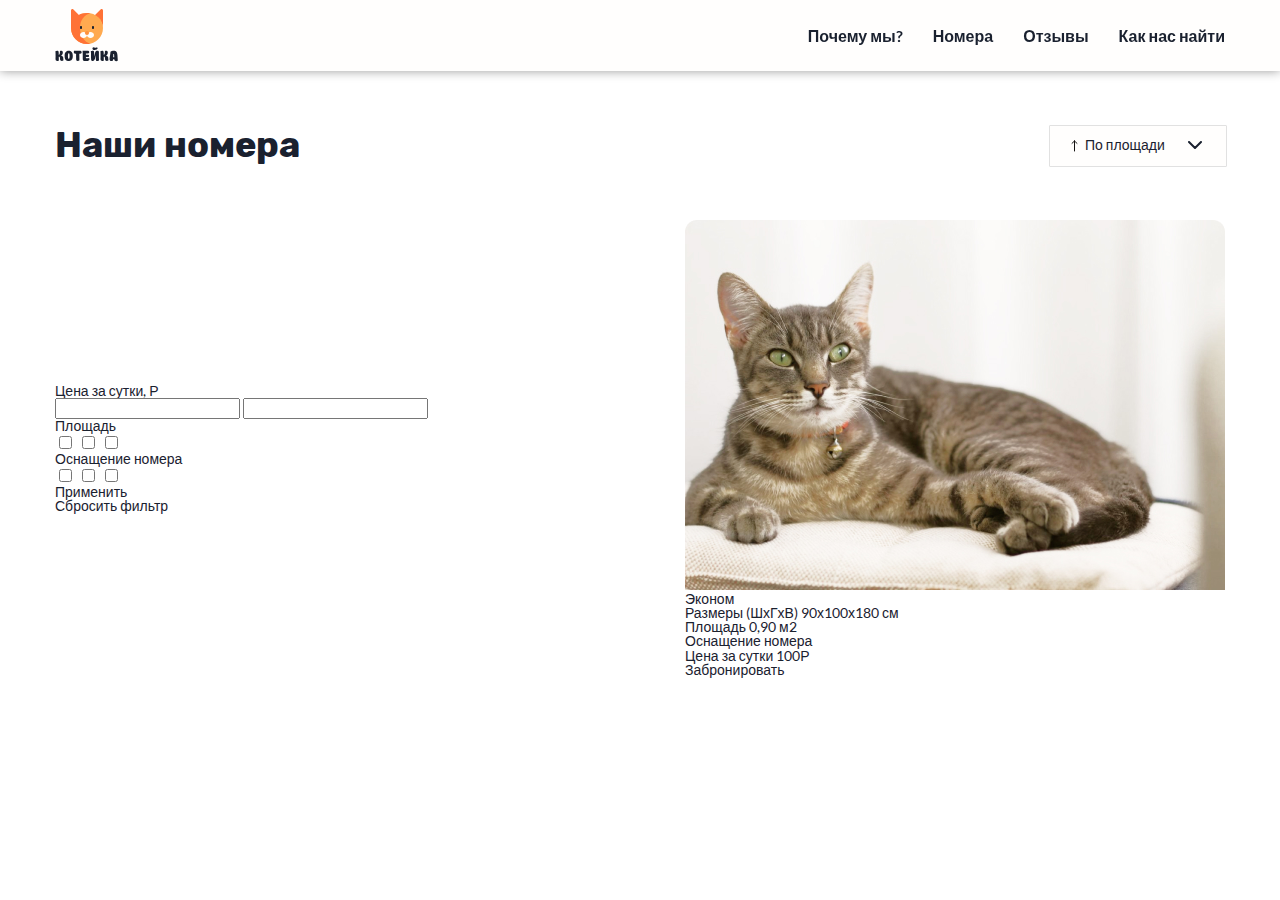
==== index.html @ a69ca486 "каркас, шапка, сортировка" ====
<!doctype html>
<html lang="ru">
<head>
    <meta charset="UTF-8">
    <meta name="viewport"
          content="width=device-width, user-scalable=no, initial-scale=1.0, maximum-scale=1.0, minimum-scale=1.0">
    <meta http-equiv="X-UA-Compatible" content="ie=edge">
    <title>Атель для котеек</title>
    <link rel="stylesheet" href="./css/reset.css">
    <link rel="stylesheet" href="./fonts/Lato/stylesheet.css">
    <link rel="stylesheet" href="./fonts/Rubik/stylesheet.css">
    <link rel="stylesheet" href="./css/style.css">
</head>
<body>
    <div class="page">
        <div class="header">
            <div class="page__container">
                <div class="header__logo logo">
                    <a href="/">
                        <img src="./images/logo.svg" alt="Котейки">
                    </a>
                </div>
                <div class="nav">
                    <ul class="menu">
                        <li class="menu__list menu__list--active">Почему мы?</li>
                        <li class="menu__list">Номера</li>
                        <li class="menu__list">Отзывы</li>
                        <li class="menu__list">Как нас найти</li>
                    </ul>
                </div>
            </div>
        </div>
        <div class="main">
            <div class="page__container">
                <div class="page__title page-head">
                    <h1 class="page-head__title">Наши номера</h1>
                    <div class="page-head__additional">
                        <div class="sorting">
                            <div class="sorting__list">
                                <div class="sorting__item" data-value="su" tabindex="0" style="display: block;">
                                    <i class="icon icon--up"></i>
                                    По площади
                                </div>
                                <div class="sorting__item" data-value="sd" tabindex="0">
                                    <i class="icon icon--down"></i>
                                    По площади
                                </div>
                                <div class="sorting__item" data-value="pu" tabindex="0">
                                    <i class="icon icon--up"></i>
                                    По цене
                                </div>
                                <div class="sorting__item" data-value="pd" tabindex="0">
                                    <i class="icon icon--down"></i>
                                    По цене
                                </div>
                            </div>
                            <div class="sorting__marker sorting__marker--active">
                                <i clas="icon icon--downmenu"></i>
                            </div>
                        </div>
                    </div>
                </div>
                <div class="page__aside">
                    <div class="filter">
                        <div class="filter__group">
                            <div class="filter__name">Цена за сутки, <i class="ruble">Р</i></div>
                            <input type="text" class="input">
                            <input type="text" class="input">
                        </div>
                        <div class="filter__group">
                            <div class="filter__name">Площадь</div>
                            <input type="checkbox" class="input">
                            <input type="checkbox" class="input">
                            <input type="checkbox" class="input">
                        </div>
                        <div class="filter__group">
                            <div class="filter__name">Оснащение номера</div>
                            <input type="checkbox" class="input">
                            <input type="checkbox" class="input">
                            <input type="checkbox" class="input">
                        </div>
                        <div class="filter__actions">
                            <div class="filter__btn btn btn--active">Применить</div>
                            <div class="filter__btn btn">Сбросить фильтр</div>
                        </div>
                    </div>
                </div>
                <div class="page__content">
                    <div class="catalog">
                        <div class="catalog__list">
                            <div class="catalog__card card">
                                <div class="card__view">
                                    <img src="./images/card_preview/catalog-img-1.jpg" alt="Кот в эконом">
                                </div>
                                <div class="card__info">
                                    <div class="card__title">Эконом</div>
                                    <ul class="card__list">
                                        <li>
                                            <span class="card__param">Размеры (ШхГхВ)</span>
                                            <span class="card__value">90х100х180 см</span>
                                        </li>
                                        <li>
                                            <span class="card__param">Площадь</span>
                                            <span class="card__value">0,90 м2</span>
                                        </li>
                                        <li>
                                            <span class="card__param  card__param--clear">Оснащение номера</span>
                                            <span class="card__value">
                                                <i class="icon icon--add1"></i>
                                                <i class="icon icon--add2"></i>
                                                <i class="icon icon--add3"></i>
                                            </span>
                                        </li>
                                        <li>
                                            <span class="card__param card__param--price">Цена за сутки</span>
                                            <span class="card__value card__value--price">100<i class="ruble">Р</i></span>
                                        </li>
                                    </ul>
                                    <div class="card__actions">
                                        <div class="card__btn btn">
                                            Забронировать
                                            <i class="cat-icon"></i>
                                        </div>
                                    </div>
                                </div>
                            </div>
                        </div>
                    </div>
                </div>
            </div>
        </div>
    </div>
</body>
</html>
---- fonts/Lato/stylesheet.css ----
@font-face {
    font-family: 'Lato';
    src: url('Lato-Bold.eot');
    src: url('Lato-Bold.eot?#iefix') format('embedded-opentype'),
        url('Lato-Bold.woff2') format('woff2'),
        url('Lato-Bold.woff') format('woff'),
        url('Lato-Bold.svg#Lato-Bold') format('svg');
    font-weight: bold;
    font-style: normal;
    font-display: swap;
}

@font-face {
    font-family: 'Lato Hairline';
    src: url('Lato-Hairline.eot');
    src: url('Lato-Hairline.eot?#iefix') format('embedded-opentype'),
        url('Lato-Hairline.woff2') format('woff2'),
        url('Lato-Hairline.woff') format('woff'),
        url('Lato-Hairline.svg#Lato-Hairline') format('svg');
    font-weight: 300;
    font-style: normal;
    font-display: swap;
}

@font-face {
    font-family: 'Lato Hairline';
    src: url('Lato-HairlineItalic.eot');
    src: url('Lato-HairlineItalic.eot?#iefix') format('embedded-opentype'),
        url('Lato-HairlineItalic.woff2') format('woff2'),
        url('Lato-HairlineItalic.woff') format('woff'),
        url('Lato-HairlineItalic.svg#Lato-HairlineItalic') format('svg');
    font-weight: 300;
    font-style: italic;
    font-display: swap;
}

@font-face {
    font-family: 'Lato';
    src: url('Lato-BlackItalic.eot');
    src: url('Lato-BlackItalic.eot?#iefix') format('embedded-opentype'),
        url('Lato-BlackItalic.woff2') format('woff2'),
        url('Lato-BlackItalic.woff') format('woff'),
        url('Lato-BlackItalic.svg#Lato-BlackItalic') format('svg');
    font-weight: 900;
    font-style: italic;
    font-display: swap;
}

@font-face {
    font-family: 'Lato';
    src: url('Lato-Light.eot');
    src: url('Lato-Light.eot?#iefix') format('embedded-opentype'),
        url('Lato-Light.woff2') format('woff2'),
        url('Lato-Light.woff') format('woff'),
        url('Lato-Light.svg#Lato-Light') format('svg');
    font-weight: 300;
    font-style: normal;
    font-display: swap;
}

@font-face {
    font-family: 'Lato';
    src: url('Lato-Black.eot');
    src: url('Lato-Black.eot?#iefix') format('embedded-opentype'),
        url('Lato-Black.woff2') format('woff2'),
        url('Lato-Black.woff') format('woff'),
        url('Lato-Black.svg#Lato-Black') format('svg');
    font-weight: 900;
    font-style: normal;
    font-display: swap;
}

@font-face {
    font-family: 'Lato';
    src: url('Lato-BoldItalic.eot');
    src: url('Lato-BoldItalic.eot?#iefix') format('embedded-opentype'),
        url('Lato-BoldItalic.woff2') format('woff2'),
        url('Lato-BoldItalic.woff') format('woff'),
        url('Lato-BoldItalic.svg#Lato-BoldItalic') format('svg');
    font-weight: bold;
    font-style: italic;
    font-display: swap;
}

@font-face {
    font-family: 'Lato';
    src: url('Lato-Italic.eot');
    src: url('Lato-Italic.eot?#iefix') format('embedded-opentype'),
        url('Lato-Italic.woff2') format('woff2'),
        url('Lato-Italic.woff') format('woff'),
        url('Lato-Italic.svg#Lato-Italic') format('svg');
    font-weight: normal;
    font-style: italic;
    font-display: swap;
}

@font-face {
    font-family: 'Lato';
    src: url('Lato-Regular.eot');
    src: url('Lato-Regular.eot?#iefix') format('embedded-opentype'),
        url('Lato-Regular.woff2') format('woff2'),
        url('Lato-Regular.woff') format('woff'),
        url('Lato-Regular.svg#Lato-Regular') format('svg');
    font-weight: normal;
    font-style: normal;
    font-display: swap;
}

@font-face {
    font-family: 'Lato';
    src: url('Lato-LightItalic.eot');
    src: url('Lato-LightItalic.eot?#iefix') format('embedded-opentype'),
        url('Lato-LightItalic.woff2') format('woff2'),
        url('Lato-LightItalic.woff') format('woff'),
        url('Lato-LightItalic.svg#Lato-LightItalic') format('svg');
    font-weight: 300;
    font-style: italic;
    font-display: swap;
}
---- fonts/Rubik/stylesheet.css ----
@font-face {
    font-family: 'Rubik';
    src: url('Rubik-Medium.eot');
    src: url('Rubik-Medium.eot?#iefix') format('embedded-opentype'),
        url('Rubik-Medium.woff2') format('woff2'),
        url('Rubik-Medium.woff') format('woff'),
        url('Rubik-Medium.svg#Rubik-Medium') format('svg');
    font-weight: 500;
    font-style: normal;
    font-display: swap;
}

@font-face {
    font-family: 'Rubik';
    src: url('Rubik-Regular.eot');
    src: url('Rubik-Regular.eot?#iefix') format('embedded-opentype'),
        url('Rubik-Regular.woff2') format('woff2'),
        url('Rubik-Regular.woff') format('woff'),
        url('Rubik-Regular.svg#Rubik-Regular') format('svg');
    font-weight: normal;
    font-style: normal;
    font-display: swap;
}

@font-face {
    font-family: 'Rubik';
    src: url('Rubik-LightItalic.eot');
    src: url('Rubik-LightItalic.eot?#iefix') format('embedded-opentype'),
        url('Rubik-LightItalic.woff2') format('woff2'),
        url('Rubik-LightItalic.woff') format('woff'),
        url('Rubik-LightItalic.svg#Rubik-LightItalic') format('svg');
    font-weight: 300;
    font-style: italic;
    font-display: swap;
}

@font-face {
    font-family: 'Rubik';
    src: url('Rubik-BlackItalic.eot');
    src: url('Rubik-BlackItalic.eot?#iefix') format('embedded-opentype'),
        url('Rubik-BlackItalic.woff2') format('woff2'),
        url('Rubik-BlackItalic.woff') format('woff'),
        url('Rubik-BlackItalic.svg#Rubik-BlackItalic') format('svg');
    font-weight: 900;
    font-style: italic;
    font-display: swap;
}

@font-face {
    font-family: 'Rubik';
    src: url('Rubik-Light.eot');
    src: url('Rubik-Light.eot?#iefix') format('embedded-opentype'),
        url('Rubik-Light.woff2') format('woff2'),
        url('Rubik-Light.woff') format('woff'),
        url('Rubik-Light.svg#Rubik-Light') format('svg');
    font-weight: 300;
    font-style: normal;
    font-display: swap;
}

@font-face {
    font-family: 'Rubik';
    src: url('Rubik-BoldItalic.eot');
    src: url('Rubik-BoldItalic.eot?#iefix') format('embedded-opentype'),
        url('Rubik-BoldItalic.woff2') format('woff2'),
        url('Rubik-BoldItalic.woff') format('woff'),
        url('Rubik-BoldItalic.svg#Rubik-BoldItalic') format('svg');
    font-weight: bold;
    font-style: italic;
    font-display: swap;
}

@font-face {
    font-family: 'Rubik';
    src: url('Rubik-Black.eot');
    src: url('Rubik-Black.eot?#iefix') format('embedded-opentype'),
        url('Rubik-Black.woff2') format('woff2'),
        url('Rubik-Black.woff') format('woff'),
        url('Rubik-Black.svg#Rubik-Black') format('svg');
    font-weight: 900;
    font-style: normal;
    font-display: swap;
}

@font-face {
    font-family: 'Rubik';
    src: url('Rubik-MediumItalic.eot');
    src: url('Rubik-MediumItalic.eot?#iefix') format('embedded-opentype'),
        url('Rubik-MediumItalic.woff2') format('woff2'),
        url('Rubik-MediumItalic.woff') format('woff'),
        url('Rubik-MediumItalic.svg#Rubik-MediumItalic') format('svg');
    font-weight: 500;
    font-style: italic;
    font-display: swap;
}

@font-face {
    font-family: 'Rubik';
    src: url('Rubik-Italic.eot');
    src: url('Rubik-Italic.eot?#iefix') format('embedded-opentype'),
        url('Rubik-Italic.woff2') format('woff2'),
        url('Rubik-Italic.woff') format('woff'),
        url('Rubik-Italic.svg#Rubik-Italic') format('svg');
    font-weight: normal;
    font-style: italic;
    font-display: swap;
}

@font-face {
    font-family: 'Rubik';
    src: url('Rubik-Bold.eot');
    src: url('Rubik-Bold.eot?#iefix') format('embedded-opentype'),
        url('Rubik-Bold.woff2') format('woff2'),
        url('Rubik-Bold.woff') format('woff'),
        url('Rubik-Bold.svg#Rubik-Bold') format('svg');
    font-weight: bold;
    font-style: normal;
    font-display: swap;
}
---- css/style.css ----
.page {
    font-family: 'Lato', sans-serif;
    font-size: 14px;
    font-weight: 400;
    color: #1A212F;
}
.page__container {
    display: flex;
    flex-flow: row wrap;
    justify-content: space-between;
    align-items: center;
    max-width: 1200px;
    padding: 0 15px;
    margin: 0 auto;
    box-sizing: border-box;
}
.page__title {
    display: flex;
    flex-flow: row wrap;
    justify-content: space-between;
    align-items: center;
    width: 100%;
    padding: 52px 0 54px;
}
.page__aside {

}
.page__content {

}
.header,
.main {
    position: relative;
}
.header {
    position: fixed;
    left: 0;
    right: 0;
    top: 0;
    z-index: 1;
    background-color: #FFFEFD;
    box-shadow: 0 0 10px rgba(0, 0, 0, .4);
}
.header__logo {
    padding: 9px 0 7px;
}
.main {
    padding-top: 71px;
}
.menu {
    display: flex;
    justify-content: flex-end;
    align-items: center;
    margin-right: -15px;
}
.menu .menu__list {
    padding: 15px;
    font-weight: 600;
    font-size: 16px;
}
.page-head {}
.page-head__title {
    font-family: 'Rubik', sans-serif;
    font-weight: 700;
    font-size: 36px;
    line-height: 43px;
}
.sorting {
    position: relative;
    width: 176px;
    height: 40px;
    z-index: 1;
    cursor: pointer;
}
.sorting__item {
    display: none;
    text-overflow: ellipsis;
    white-space: nowrap;
    overflow: hidden;
    padding: 12px 61px 13px 30px;
}
.sorting__item:hover,
.sorting__item:focus {
    outline: none;
    background: #f1f1f1;
}
.sorting__item--active {
    display: block;
    order: -1;
    text-shadow: 0 0 1px #1A212F;
}
.sorting__marker {
    position: absolute;
    top: 0;
    bottom: 0;
    right: 20px;
    width: 20px;
    background-color: transparent;
    background-image: url('../images/ico_menudown.svg');
    background-repeat: no-repeat;
    background-position: 50% 50%;
    transform: rotate(180deg);
    pointer-events: none;
}
.sorting__list {
    position: absolute;
    left: 0;
    top: 0;
    display: flex;
    flex-flow: column nowrap;
    box-sizing: border-box;
    border: 1px solid #E1E1E1;
    border-radius: 1px;
    background: #fffefd;
}
.sorting__list:hover .sorting__item {
    display: block;
}
.sorting:hover .sorting__marker {
    transform: rotate(0deg);
}
.icon {
    display: inline-block;
    width: 1rem;
    height: 1em;
    vertical-align: middle;
    background-color: transparent;
    background-image: none;
    background-repeat: no-repeat;
    background-position: 50% 50%;
    overflow: hidden;
    margin-left: -1em;
}
.icon--up {
    background-image: url('../images/ico_top.svg');
}
.icon--down {
    background-image: url('../images/ico_top.svg');
    transform: rotate(180deg);
}
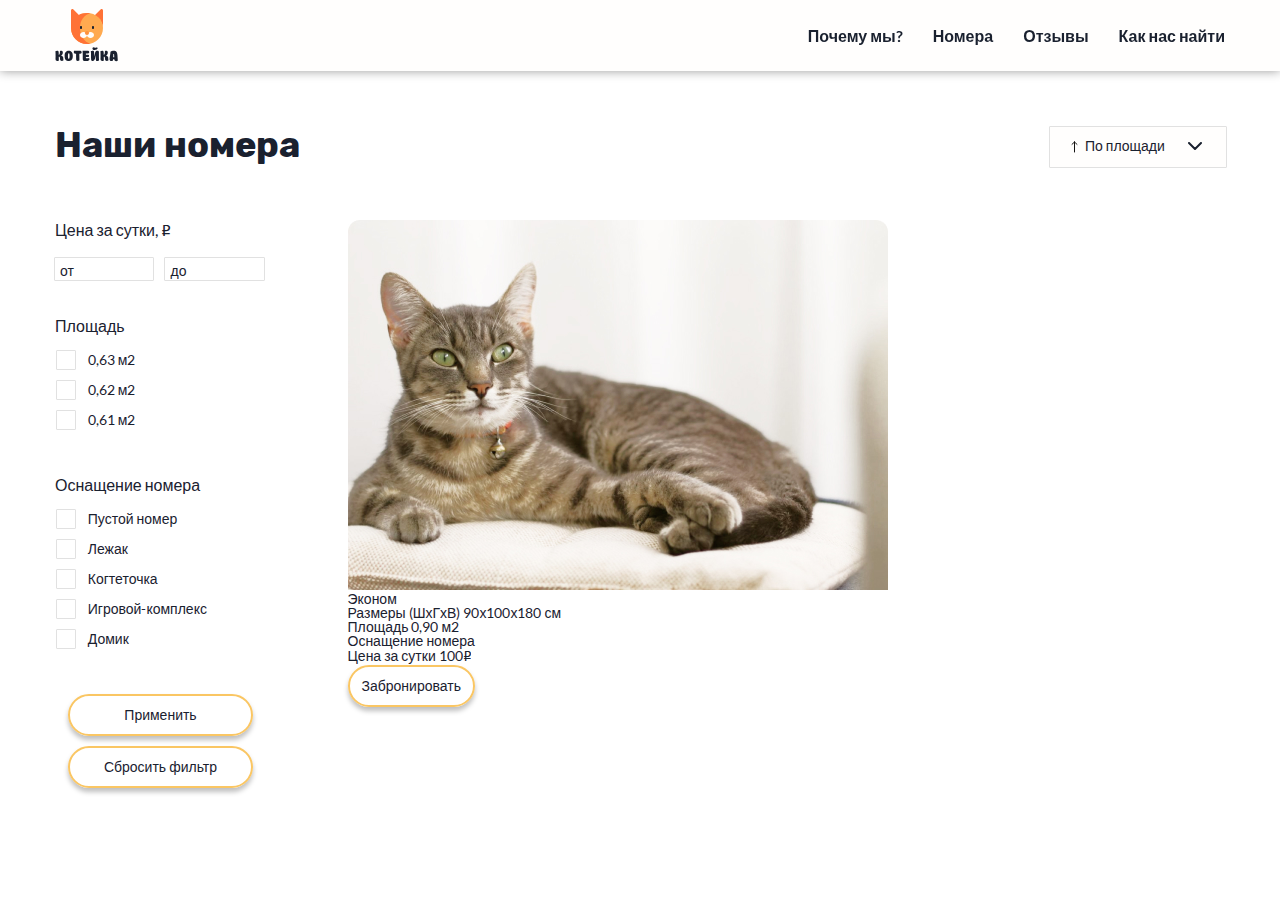
==== commit 39e1529c: "+шрифт рубля, верстка фильтра и необходимых для него элементов" ====
--- a/index.html
+++ b/index.html
@@ -9,12 +9,13 @@
     <link rel="stylesheet" href="./css/reset.css">
     <link rel="stylesheet" href="./fonts/Lato/stylesheet.css">
     <link rel="stylesheet" href="./fonts/Rubik/stylesheet.css">
+    <link rel="stylesheet" href="./fonts/ALSRubl/stylesheet.css">
     <link rel="stylesheet" href="./css/style.css">
 </head>
 <body>
     <div class="page">
         <div class="header">
-            <div class="page__container">
+            <div class="page__container page__container--header">
                 <div class="header__logo logo">
                     <a href="/">
                         <img src="./images/logo.svg" alt="Котейки">
@@ -64,24 +65,56 @@
                     <div class="filter">
                         <div class="filter__group">
                             <div class="filter__name">Цена за сутки, <i class="ruble">Р</i></div>
-                            <input type="text" class="input">
-                            <input type="text" class="input">
+                            <div class="filter__row">
+                                <div class="filter__col">
+                                    <i class="range range--down"></i><input type="text" class="input input--range">
+                                </div>
+                                <div class="filter__col">
+                                    <i class="range range--up"></i><input type="text" class="input input--range">
+                                </div>
+                            </div>
                         </div>
                         <div class="filter__group">
                             <div class="filter__name">Площадь</div>
-                            <input type="checkbox" class="input">
-                            <input type="checkbox" class="input">
-                            <input type="checkbox" class="input">
+                            <div class="filter__check">
+                                <input type="checkbox" class="input" id="s1">
+                                <label class="filter__label" for="s1">0,63 м<sup>2</sup></label>
+                            </div>
+                            <div class="filter__check">
+                                <input type="checkbox" class="input" id="s2">
+                                <label class="filter__label" for="s2">0,62 м<sup>2</sup></label>
+                            </div>
+                            <div class="filter__check">
+                                <input type="checkbox" class="input" id="s3">
+                                <label class="filter__label" for="s3">0,61 м<sup>2</sup></label>
+                            </div>
                         </div>
                         <div class="filter__group">
                             <div class="filter__name">Оснащение номера</div>
-                            <input type="checkbox" class="input">
-                            <input type="checkbox" class="input">
-                            <input type="checkbox" class="input">
+                            <div class="filter__check">
+                                <input type="checkbox" class="input" id="dop1">
+                                <label class="filter__label" for="dop1">Пустой номер</label>
+                            </div>
+                            <div class="filter__check">
+                                <input type="checkbox" class="input" id="dop2">
+                                <label class="filter__label" for="dop2">Лежак</label>
+                            </div>
+                            <div class="filter__check">
+                                <input type="checkbox" class="input" id="dop3">
+                                <label class="filter__label" for="dop3">Когтеточка</label>
+                            </div>
+                            <div class="filter__check">
+                                <input type="checkbox" class="input" id="dop4">
+                                <label class="filter__label" for="dop4">Игровой-комплекс</label>
+                            </div>
+                            <div class="filter__check">
+                                <input type="checkbox" class="input" id="dop5">
+                                <label class="filter__label" for="dop5">Домик</label>
+                            </div>
                         </div>
                         <div class="filter__actions">
-                            <div class="filter__btn btn btn--active">Применить</div>
-                            <div class="filter__btn btn">Сбросить фильтр</div>
+                            <div class="filter__btn btn" tabindex="0">Применить</div>
+                            <div class="filter__btn btn" tabindex="0">Сбросить фильтр</div>
                         </div>
                     </div>
                 </div>
--- a/fonts/ALSRubl/stylesheet.css
+++ b/fonts/ALSRubl/stylesheet.css
@@ -0,0 +1,12 @@
+@font-face {
+    font-family: 'ALS Rubl';
+    src: url('ALSRubl.eot');
+    src: url('ALSRubl.eot?#iefix') format('embedded-opentype'),
+        url('ALSRubl.woff2') format('woff2'),
+        url('ALSRubl.woff') format('woff'),
+        url('ALSRubl.svg#ALSRubl') format('svg');
+    font-weight: normal;
+    font-style: normal;
+    font-display: swap;
+}
+
--- a/css/style.css
+++ b/css/style.css
@@ -8,30 +8,35 @@
     display: flex;
     flex-flow: row wrap;
     justify-content: space-between;
-    align-items: center;
+    align-items: stretch;
     max-width: 1200px;
     padding: 0 15px;
     margin: 0 auto;
     box-sizing: border-box;
 }
+.page__container--header {
+    align-items: center;
+}
 .page__title {
     display: flex;
-    flex-flow: row wrap;
+    flex-flow: row nowrap;
     justify-content: space-between;
-    align-items: center;
+    align-items: flex-end;
     width: 100%;
     padding: 52px 0 54px;
 }
 .page__aside {
-
+    width: 25%;
 }
 .page__content {
-
-}
+    width: 75%;
+}
+/*-------------*/
 .header,
 .main {
     position: relative;
 }
+/*-------------*/
 .header {
     position: fixed;
     left: 0;
@@ -44,20 +49,23 @@
 .header__logo {
     padding: 9px 0 7px;
 }
+/*-------------*/
 .main {
     padding-top: 71px;
 }
+/*-------------*/
 .menu {
     display: flex;
     justify-content: flex-end;
     align-items: center;
     margin-right: -15px;
 }
-.menu .menu__list {
+.menu__list {
     padding: 15px;
     font-weight: 600;
     font-size: 16px;
 }
+/*-------------*/
 .page-head {}
 .page-head__title {
     font-family: 'Rubik', sans-serif;
@@ -65,6 +73,7 @@
     font-size: 36px;
     line-height: 43px;
 }
+/*-------------*/
 .sorting {
     position: relative;
     width: 176px;
@@ -119,6 +128,67 @@
 .sorting:hover .sorting__marker {
     transform: rotate(0deg);
 }
+/*----------*/
+.btn {
+    display: inline-block;
+    border: 2px solid #FAC663;
+    padding: 12px;
+    margin: 0 10px 10px 0;
+    border-radius: 25px 25px;
+    box-sizing: border-box;
+    text-align: center;
+    cursor: pointer;
+    box-shadow: 0px 4px 5px rgba(0, 0, 0, .25);
+    box-sizing: border-box;
+    transition: all .2s;
+}
+.btn:hover,
+.btn:focus {
+    outline: none;
+    background-color: #FAC663;
+    box-shadow: 0px 4px 5px rgba(0, 0, 0, 0);
+}
+/*-------------*/
+.filter {
+    max-width: 211px;
+}
+.filter__name {
+    font-family: 'Lato', sans-serif;
+    font-style: normal;
+    font-weight: 500;
+    font-size: 16px;
+    line-height: 19px;
+    margin-bottom: 15px;
+}
+.filter__group {
+    margin-bottom: 35px;
+}
+.filter__row {
+    display: flex;
+    max-width: 100%;
+}
+.filter__col {
+    width: calc(50% - 5px);
+    margin-right: 10px;
+}
+.filter__check {
+    display: flex;
+    align-items: center;
+    padding: 0 0 10px;
+}
+.filter__label {
+    padding-left: 10px;
+}
+.filter__actions {
+    text-align: center;
+}
+.filter__btn {
+    width: 100%;
+    max-width: 185px;
+    display: inline-block;
+    margin: 0 0 10px 0;
+}
+/*-------------*/
 .icon {
     display: inline-block;
     width: 1rem;
@@ -137,4 +207,89 @@
 .icon--down {
     background-image: url('../images/ico_top.svg');
     transform: rotate(180deg);
-}+}
+/*----------*/
+.ruble {
+    display: inline-flex;
+    width: 0.6em;
+    overflow: hidden;
+}
+.ruble:before {
+    content: "o";
+    font-family: 'ALS Rubl', sans-serif;
+    font-weight: normal;
+    font-style: normal;
+}
+/*----------*/
+.input {
+    display: inline-flex;
+    padding: 0;
+    box-sizing: border-box;
+    border: 1px solid #E1E1E1;
+    border-radius: 1px;
+    margin: 0 0.1em;
+    -webkit-appearance: none;
+    -moz-appearance: none;
+    appearance: none;
+    font-family: 'Lato', sans-serif;
+    font-size: 14px;
+    height: 24px;
+    max-width: 100%;
+}
+.input:focus,
+.input:active {
+    outline-color: rgba(255, 170, 80, .4);
+}
+.input[type="checkbox"] {
+    width: 20px;
+    height: 20px;
+    box-shadow: none;
+    position: relative;
+    overflow: hidden;
+}
+.input[type="checkbox"]:before {
+    content: none;
+    font-size: 0;
+    color: transparent;
+    position: absolute;
+    top: 50%;
+    left: 50%;
+    background-repeat: no-repeat;
+    background-position: 50% 50%;
+    background-image: url('../images/ico_check.svg');
+    background-color: transparent;
+    width: auto;
+    height: auto;
+    height: 11px;
+    width: 8px;
+    transform: translate(-50%, -50%);
+}
+.input[type="checkbox"]:checked:before {
+    content: '';
+}
+.input--range {
+    padding-left: 27px;
+}
+/*----------*/
+.range {
+    width: 0;
+    display: inline-flex;
+    margin-right: -0.2em;
+    vertical-align: middle;
+    transform: translateX(100%);
+}
+.range:before {
+    content: '';
+    padding-left: 5px;
+}
+.range--down:before {
+    content: 'от'
+}
+.range--up:before {
+    content: 'до'
+}
+/*----------*/
+/*----------*/
+/*----------*/
+/*----------*/
+/*----------*/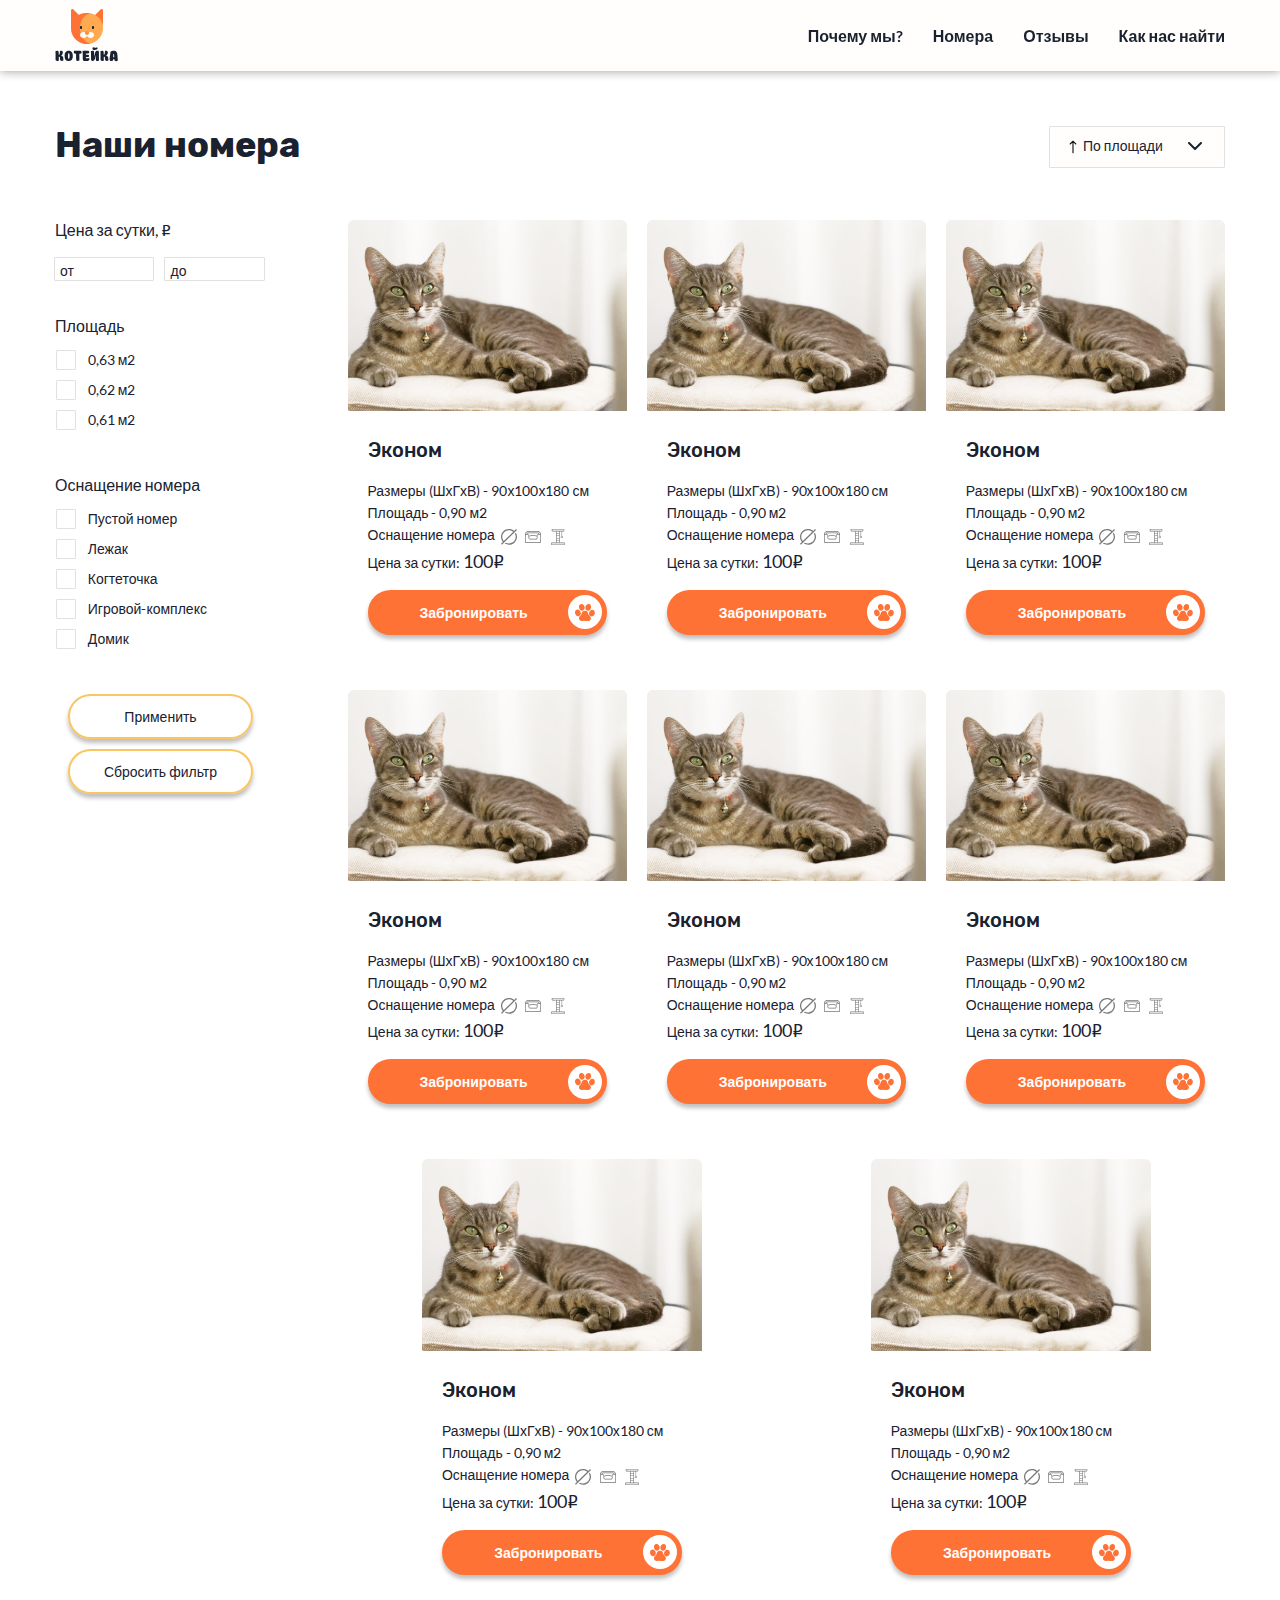
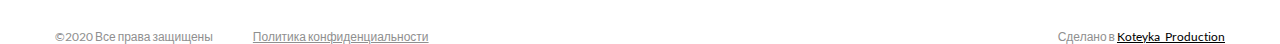
==== commit 5f356e09: "html + css" ====
--- a/index.html
+++ b/index.html
@@ -39,24 +39,24 @@
                         <div class="sorting">
                             <div class="sorting__list">
                                 <div class="sorting__item" data-value="su" tabindex="0" style="display: block;">
-                                    <i class="icon icon--up"></i>
+                                    <i class="icon icon--list icon--up"></i>
                                     По площади
                                 </div>
                                 <div class="sorting__item" data-value="sd" tabindex="0">
-                                    <i class="icon icon--down"></i>
+                                    <i class="icon icon--list icon--down"></i>
                                     По площади
                                 </div>
                                 <div class="sorting__item" data-value="pu" tabindex="0">
-                                    <i class="icon icon--up"></i>
+                                    <i class="icon icon--list icon--up"></i>
                                     По цене
                                 </div>
                                 <div class="sorting__item" data-value="pd" tabindex="0">
-                                    <i class="icon icon--down"></i>
+                                    <i class="icon icon--list icon--down"></i>
                                     По цене
                                 </div>
                             </div>
                             <div class="sorting__marker sorting__marker--active">
-                                <i clas="icon icon--downmenu"></i>
+                                <i clas="icon icon--list icon--downmenu"></i>
                             </div>
                         </div>
                     </div>
@@ -121,43 +121,326 @@
                 <div class="page__content">
                     <div class="catalog">
                         <div class="catalog__list">
-                            <div class="catalog__card card">
-                                <div class="card__view">
-                                    <img src="./images/card_preview/catalog-img-1.jpg" alt="Кот в эконом">
-                                </div>
-                                <div class="card__info">
-                                    <div class="card__title">Эконом</div>
-                                    <ul class="card__list">
-                                        <li>
-                                            <span class="card__param">Размеры (ШхГхВ)</span>
-                                            <span class="card__value">90х100х180 см</span>
-                                        </li>
-                                        <li>
-                                            <span class="card__param">Площадь</span>
-                                            <span class="card__value">0,90 м2</span>
-                                        </li>
-                                        <li>
-                                            <span class="card__param  card__param--clear">Оснащение номера</span>
-                                            <span class="card__value">
-                                                <i class="icon icon--add1"></i>
-                                                <i class="icon icon--add2"></i>
-                                                <i class="icon icon--add3"></i>
-                                            </span>
-                                        </li>
-                                        <li>
-                                            <span class="card__param card__param--price">Цена за сутки</span>
-                                            <span class="card__value card__value--price">100<i class="ruble">Р</i></span>
-                                        </li>
-                                    </ul>
-                                    <div class="card__actions">
-                                        <div class="card__btn btn">
-                                            Забронировать
-                                            <i class="cat-icon"></i>
-                                        </div>
-                                    </div>
-                                </div>
-                            </div>
-                        </div>
+                            <div class="catalog__card">
+                                <div class="card">
+                                    <div class="card__view">
+                                        <img src="./images/card_preview/catalog-img-1.jpg" alt="Кот в эконом">
+                                    </div>
+                                    <div class="card__info">
+                                    <div class="card__title">Эконом</div>
+                                    <ul class="card__list">
+                                        <li class="card__group">
+                                            <span class="card__param">Размеры (ШхГхВ)</span>
+                                            <span class="card__value">90х100х180 см</span>
+                                        </li>
+                                        <li class="card__group">
+                                            <span class="card__param">Площадь</span>
+                                            <span class="card__value">0,90 м2</span>
+                                        </li>
+                                        <li class="card__group">
+                                            <span class="card__param card__param--clear">Оснащение номера</span>
+                                            <span class="card__value">
+                                                <i class="card__icon icon icon--add1" title="Не одиночный"></i>
+                                                <i class="card__icon icon icon--add2" title="Пустой номер"></i>
+                                                <i class="card__icon icon icon--add3" title="Когтечка"></i>
+                                            </span>
+                                        </li>
+                                        <li class="card__group">
+                                            <span class="card__param card__param--price">Цена за сутки</span>
+                                            <span class="card__value card__value--price">100<i class="ruble">Р</i></span>
+                                        </li>
+                                    </ul>
+                                    <div class="card__actions">
+                                        <div class="card__btn btn" tabindex="0">
+                                            Забронировать
+                                            <i class="cat-icon"></i>
+                                        </div>
+                                    </div>
+                                </div>
+                                </div>
+                            </div>
+                            <div class="catalog__card">
+                                <div class="card">
+                                    <div class="card__view">
+                                        <img src="./images/card_preview/catalog-img-1.jpg" alt="Кот в эконом">
+                                    </div>
+                                    <div class="card__info">
+                                    <div class="card__title">Эконом</div>
+                                    <ul class="card__list">
+                                        <li class="card__group">
+                                            <span class="card__param">Размеры (ШхГхВ)</span>
+                                            <span class="card__value">90х100х180 см</span>
+                                        </li>
+                                        <li class="card__group">
+                                            <span class="card__param">Площадь</span>
+                                            <span class="card__value">0,90 м2</span>
+                                        </li>
+                                        <li class="card__group">
+                                            <span class="card__param  card__param--clear">Оснащение номера</span>
+                                            <span class="card__value">
+                                                <i class="card__icon icon icon--add1"></i>
+                                                <i class="card__icon icon icon--add2"></i>
+                                                <i class="card__icon icon icon--add3"></i>
+                                            </span>
+                                        </li>
+                                        <li class="card__group">
+                                            <span class="card__param card__param--price">Цена за сутки</span>
+                                            <span class="card__value card__value--price">100<i class="ruble">Р</i></span>
+                                        </li>
+                                    </ul>
+                                    <div class="card__actions">
+                                        <div class="card__btn btn" tabindex="0">
+                                            Забронировать
+                                            <i class="cat-icon"></i>
+                                        </div>
+                                    </div>
+                                </div>
+                                </div>
+                            </div>
+                            <div class="catalog__card">
+                                <div class="card">
+                                    <div class="card__view">
+                                        <img src="./images/card_preview/catalog-img-1.jpg" alt="Кот в эконом">
+                                    </div>
+                                    <div class="card__info">
+                                    <div class="card__title">Эконом</div>
+                                    <ul class="card__list">
+                                        <li class="card__group">
+                                            <span class="card__param">Размеры (ШхГхВ)</span>
+                                            <span class="card__value">90х100х180 см</span>
+                                        </li>
+                                        <li class="card__group">
+                                            <span class="card__param">Площадь</span>
+                                            <span class="card__value">0,90 м2</span>
+                                        </li>
+                                        <li class="card__group">
+                                            <span class="card__param  card__param--clear">Оснащение номера</span>
+                                            <span class="card__value">
+                                                <i class="card__icon icon icon--add1"></i>
+                                                <i class="card__icon icon icon--add2"></i>
+                                                <i class="card__icon icon icon--add3"></i>
+                                            </span>
+                                        </li>
+                                        <li class="card__group">
+                                            <span class="card__param card__param--price">Цена за сутки</span>
+                                            <span class="card__value card__value--price">100<i class="ruble">Р</i></span>
+                                        </li>
+                                    </ul>
+                                    <div class="card__actions">
+                                        <div class="card__btn btn" tabindex="0">
+                                            Забронировать
+                                            <i class="cat-icon"></i>
+                                        </div>
+                                    </div>
+                                </div>
+                                </div>
+                            </div>
+                            <div class="catalog__card">
+                                <div class="card">
+                                    <div class="card__view">
+                                        <img src="./images/card_preview/catalog-img-1.jpg" alt="Кот в эконом">
+                                    </div>
+                                    <div class="card__info">
+                                    <div class="card__title">Эконом</div>
+                                    <ul class="card__list">
+                                        <li class="card__group">
+                                            <span class="card__param">Размеры (ШхГхВ)</span>
+                                            <span class="card__value">90х100х180 см</span>
+                                        </li>
+                                        <li class="card__group">
+                                            <span class="card__param">Площадь</span>
+                                            <span class="card__value">0,90 м2</span>
+                                        </li>
+                                        <li class="card__group">
+                                            <span class="card__param  card__param--clear">Оснащение номера</span>
+                                            <span class="card__value">
+                                                <i class="card__icon icon icon--add1"></i>
+                                                <i class="card__icon icon icon--add2"></i>
+                                                <i class="card__icon icon icon--add3"></i>
+                                            </span>
+                                        </li>
+                                        <li class="card__group">
+                                            <span class="card__param card__param--price">Цена за сутки</span>
+                                            <span class="card__value card__value--price">100<i class="ruble">Р</i></span>
+                                        </li>
+                                    </ul>
+                                    <div class="card__actions">
+                                        <div class="card__btn btn" tabindex="0">
+                                            Забронировать
+                                            <i class="cat-icon"></i>
+                                        </div>
+                                    </div>
+                                </div>
+                                </div>
+                            </div>
+                            <div class="catalog__card">
+                                <div class="card">
+                                    <div class="card__view">
+                                        <img src="./images/card_preview/catalog-img-1.jpg" alt="Кот в эконом">
+                                    </div>
+                                    <div class="card__info">
+                                    <div class="card__title">Эконом</div>
+                                    <ul class="card__list">
+                                        <li class="card__group">
+                                            <span class="card__param">Размеры (ШхГхВ)</span>
+                                            <span class="card__value">90х100х180 см</span>
+                                        </li>
+                                        <li class="card__group">
+                                            <span class="card__param">Площадь</span>
+                                            <span class="card__value">0,90 м2</span>
+                                        </li>
+                                        <li class="card__group">
+                                            <span class="card__param  card__param--clear">Оснащение номера</span>
+                                            <span class="card__value">
+                                                <i class="card__icon icon icon--add1"></i>
+                                                <i class="card__icon icon icon--add2"></i>
+                                                <i class="card__icon icon icon--add3"></i>
+                                            </span>
+                                        </li>
+                                        <li class="card__group">
+                                            <span class="card__param card__param--price">Цена за сутки</span>
+                                            <span class="card__value card__value--price">100<i class="ruble">Р</i></span>
+                                        </li>
+                                    </ul>
+                                    <div class="card__actions">
+                                        <div class="card__btn btn" tabindex="0">
+                                            Забронировать
+                                            <i class="cat-icon"></i>
+                                        </div>
+                                    </div>
+                                </div>
+                                </div>
+                            </div>
+                            <div class="catalog__card">
+                                <div class="card">
+                                    <div class="card__view">
+                                        <img src="./images/card_preview/catalog-img-1.jpg" alt="Кот в эконом">
+                                    </div>
+                                    <div class="card__info">
+                                    <div class="card__title">Эконом</div>
+                                    <ul class="card__list">
+                                        <li class="card__group">
+                                            <span class="card__param">Размеры (ШхГхВ)</span>
+                                            <span class="card__value">90х100х180 см</span>
+                                        </li>
+                                        <li class="card__group">
+                                            <span class="card__param">Площадь</span>
+                                            <span class="card__value">0,90 м2</span>
+                                        </li>
+                                        <li class="card__group">
+                                            <span class="card__param  card__param--clear">Оснащение номера</span>
+                                            <span class="card__value">
+                                                <i class="card__icon icon icon--add1"></i>
+                                                <i class="card__icon icon icon--add2"></i>
+                                                <i class="card__icon icon icon--add3"></i>
+                                            </span>
+                                        </li>
+                                        <li class="card__group">
+                                            <span class="card__param card__param--price">Цена за сутки</span>
+                                            <span class="card__value card__value--price">100<i class="ruble">Р</i></span>
+                                        </li>
+                                    </ul>
+                                    <div class="card__actions">
+                                        <div class="card__btn btn" tabindex="0">
+                                            Забронировать
+                                            <i class="cat-icon"></i>
+                                        </div>
+                                    </div>
+                                </div>
+                                </div>
+                            </div>
+                            <div class="catalog__card">
+                                <div class="card">
+                                    <div class="card__view">
+                                        <img src="./images/card_preview/catalog-img-1.jpg" alt="Кот в эконом">
+                                    </div>
+                                    <div class="card__info">
+                                    <div class="card__title">Эконом</div>
+                                    <ul class="card__list">
+                                        <li class="card__group">
+                                            <span class="card__param">Размеры (ШхГхВ)</span>
+                                            <span class="card__value">90х100х180 см</span>
+                                        </li>
+                                        <li class="card__group">
+                                            <span class="card__param">Площадь</span>
+                                            <span class="card__value">0,90 м2</span>
+                                        </li>
+                                        <li class="card__group">
+                                            <span class="card__param  card__param--clear">Оснащение номера</span>
+                                            <span class="card__value">
+                                                <i class="card__icon icon icon--add1"></i>
+                                                <i class="card__icon icon icon--add2"></i>
+                                                <i class="card__icon icon icon--add3"></i>
+                                            </span>
+                                        </li>
+                                        <li class="card__group">
+                                            <span class="card__param card__param--price">Цена за сутки</span>
+                                            <span class="card__value card__value--price">100<i class="ruble">Р</i></span>
+                                        </li>
+                                    </ul>
+                                    <div class="card__actions">
+                                        <div class="card__btn btn" tabindex="0">
+                                            Забронировать
+                                            <i class="cat-icon"></i>
+                                        </div>
+                                    </div>
+                                </div>
+                                </div>
+                            </div>
+                            <div class="catalog__card">
+                                <div class="card">
+                                    <div class="card__view">
+                                        <img src="./images/card_preview/catalog-img-1.jpg" alt="Кот в эконом">
+                                    </div>
+                                    <div class="card__info">
+                                    <div class="card__title">Эконом</div>
+                                    <ul class="card__list">
+                                        <li class="card__group">
+                                            <span class="card__param">Размеры (ШхГхВ)</span>
+                                            <span class="card__value">90х100х180 см</span>
+                                        </li>
+                                        <li class="card__group">
+                                            <span class="card__param">Площадь</span>
+                                            <span class="card__value">0,90 м2</span>
+                                        </li>
+                                        <li class="card__group">
+                                            <span class="card__param  card__param--clear">Оснащение номера</span>
+                                            <span class="card__value">
+                                                <i class="card__icon icon icon--add1"></i>
+                                                <i class="card__icon icon icon--add2"></i>
+                                                <i class="card__icon icon icon--add3"></i>
+                                            </span>
+                                        </li>
+                                        <li class="card__group">
+                                            <span class="card__param card__param--price">Цена за сутки</span>
+                                            <span class="card__value card__value--price">100<i class="ruble">Р</i></span>
+                                        </li>
+                                    </ul>
+                                    <div class="card__actions">
+                                        <div class="card__btn btn" tabindex="0">
+                                            Забронировать
+                                            <i class="cat-icon"></i>
+                                        </div>
+                                    </div>
+                                </div>
+                                </div>
+                            </div>
+                        </div>
+                    </div>
+                </div>
+            </div>
+        </div>
+        <div class="footer">
+            <div class="page__container">
+                <div class="footer__copyright">2020 Все права защищены</div>
+                <div class="footer__menu">
+                    <ul class="line-menu">
+                       <li><a class="line-menu__item" href="#">Политика конфиденциальности</a></li>
+                    </ul>
+                </div>
+                <div class="footer__dev">
+                    <div class="devs">
+                        Сделано в <a class="devs__link" href="#">Koteyka_Production</a>
                     </div>
                 </div>
             </div>
--- a/css/style.css
+++ b/css/style.css
@@ -1,3 +1,12 @@
+:root {
+    font-family: 'Lato', sans-serif;
+    font-size: 14px;
+    font-weight: 400;
+    color: #1A212F;
+}
+img {
+    max-width: 100%;
+}
 .page {
     font-family: 'Lato', sans-serif;
     font-size: 14px;
@@ -42,7 +51,7 @@
     left: 0;
     right: 0;
     top: 0;
-    z-index: 1;
+    z-index: 2;
     background-color: #FFFEFD;
     box-shadow: 0 0 10px rgba(0, 0, 0, .4);
 }
@@ -52,6 +61,23 @@
 /*-------------*/
 .main {
     padding-top: 71px;
+    z-index: 1;
+}
+/*-------------*/
+.footer {
+    font-size: 12px;
+    line-height: 14px;
+    color: #8F8F8F;
+}
+.footer__dev {
+    flex-grow: 1;
+    text-align: right;
+}
+.footer__menu {
+    padding: 0 40px;
+}
+.footer__copyright:before {
+    content: '©';
 }
 /*-------------*/
 .menu {
@@ -64,6 +90,38 @@
     padding: 15px;
     font-weight: 600;
     font-size: 16px;
+}
+/*-------------*/
+.line-menu {}
+.line-menu__item {
+    color: inherit;
+}
+.line-menu__item:hover {
+    text-decoration: underline;
+    outline: none;
+}
+/*-------------*/
+.line-menu {}
+.line-menu__item {
+    color: inherit;
+}
+.line-menu__item:hover,
+.line-menu__item:focus,
+.line-menu__item:active {
+    text-decoration: underline;
+    outline: none;
+}
+/*-------------*/
+.devs {}
+.devs__link {
+    color: #000000;
+    text-decoration: underline;
+}
+.devs__link:hover,
+.devs__link:focus,
+.devs__link:active {
+    text-decoration: none;
+    outline: none;
 }
 /*-------------*/
 .page-head {}
@@ -131,6 +189,8 @@
 /*----------*/
 .btn {
     display: inline-block;
+    line-height: 17px;
+    font-width: 600;
     border: 2px solid #FAC663;
     padding: 12px;
     margin: 0 10px 10px 0;
@@ -138,7 +198,7 @@
     box-sizing: border-box;
     text-align: center;
     cursor: pointer;
-    box-shadow: 0px 4px 5px rgba(0, 0, 0, .25);
+    box-shadow: 0 4px 4px rgba(0, 0, 0, 0.25);
     box-sizing: border-box;
     transition: all .2s;
 }
@@ -192,13 +252,16 @@
 .icon {
     display: inline-block;
     width: 1rem;
-    height: 1em;
+    height: 1rem;
     vertical-align: middle;
     background-color: transparent;
     background-image: none;
     background-repeat: no-repeat;
     background-position: 50% 50%;
+    background-size: contain;
     overflow: hidden;
+}
+.icon--list {
     margin-left: -1em;
 }
 .icon--up {
@@ -207,6 +270,37 @@
 .icon--down {
     background-image: url('../images/ico_top.svg');
     transform: rotate(180deg);
+}
+.icon--add1 {
+    background-image: url('../images/add_1.svg');
+}
+.icon--add2 {
+    background-image: url('../images/add_2.svg');
+}
+.icon--add3 {
+    background-image: url('../images/add_3.svg');
+}
+.icon--add4 {
+    background-image: url('../images/add_4.svg');
+}
+.icon--add5 {
+    background-image: url('../images/add_5.svg');
+}
+/*----------*/
+.cat-icon {
+    position: absolute;
+    top: 50%;
+    right: 3px;
+    display: inline-block;
+    pointer-events: none;
+    width: 34px;
+    height: 34px;
+    border-radius: 50%;
+    background-color: #ffffff;
+    background-image: url(../images/ico_action.svg);
+    background-repeat: no-repeat;
+    background-position: 50% 50%;
+    transform: translateY(-50%);
 }
 /*----------*/
 .ruble {
@@ -289,7 +383,98 @@
     content: 'до'
 }
 /*----------*/
-/*----------*/
+.card {
+    display: flex;
+    flex-flow: column nowrap;
+    max-width: 280px;
+}
+.card__info {
+    flex: 1 1 auto;
+    display: flex;
+    flex-direction: column;
+    justify-content: flex-end;
+    padding: 25px 20px;
+}
+.card__actions {
+    text-align: center;
+}
+.card__btn {
+    position: relative;
+    display: inline-flex;
+    align-items: center;
+    padding: 12px 42px 12px 15px;
+    background-color: #FF7236;
+    border-color: #FF7236;
+    font-weight: 600;
+    color: #ffffff;
+    width: 100%;
+    margin: 0;
+    justify-content: center;
+}
+.card__btn:hover,
+.card__btn:focus,
+.card__btn:active {
+    background-color: #F05B1B;
+    box-shadow: 0px 4px 5px rgba(0, 0, 0, 0);
+}
+.card__title {
+    font-family: 'Rubik', sans-serif;
+    font-weight: 500;
+    font-size: 20px;
+    line-height: 24px;
+    color: #1A212F;
+    flex: 1 1 auto;
+    margin-bottom: 20px;
+}
+.card__list {
+    margin-bottom: 10px;
+}
+.card__group {
+    line-height: 17px;
+    margin-bottom: 5px;
+}
+.card__param:after {
+    content: " - ";
+}
+.card__param--clear:after {
+    content: none;
+}
+.card__param--price:after {
+    content: ": ";
+}
+.card__value--price {
+    font-weight: 500;
+    font-size: 18px;
+    line-height: 22px;
+}
+.card__icon {
+    padding: 1px;
+    margin: 0 .2rem;
+    font-size: 0;
+    color: transparent;
+    cursor: pointer;
+}
+.card__icon:hover,
+.card__icon:focus {
+    outline: none;
+}
+/*----------*/
+.catalog {}
+.catalog__list {
+    display: flex;
+    flex-flow: row wrap;
+    justify-content: flex-start;
+    margin-right: -20px;
+}
+.catalog__card {
+    display: flex;
+    flex-flow: row wrap;
+    flex: 1 1 auto;
+    width: calc(100%/3 - 20px);
+    margin-right: 20px;
+    margin-bottom: 30px;
+    justify-content: center;
+}
 /*----------*/
 /*----------*/
 /*----------*/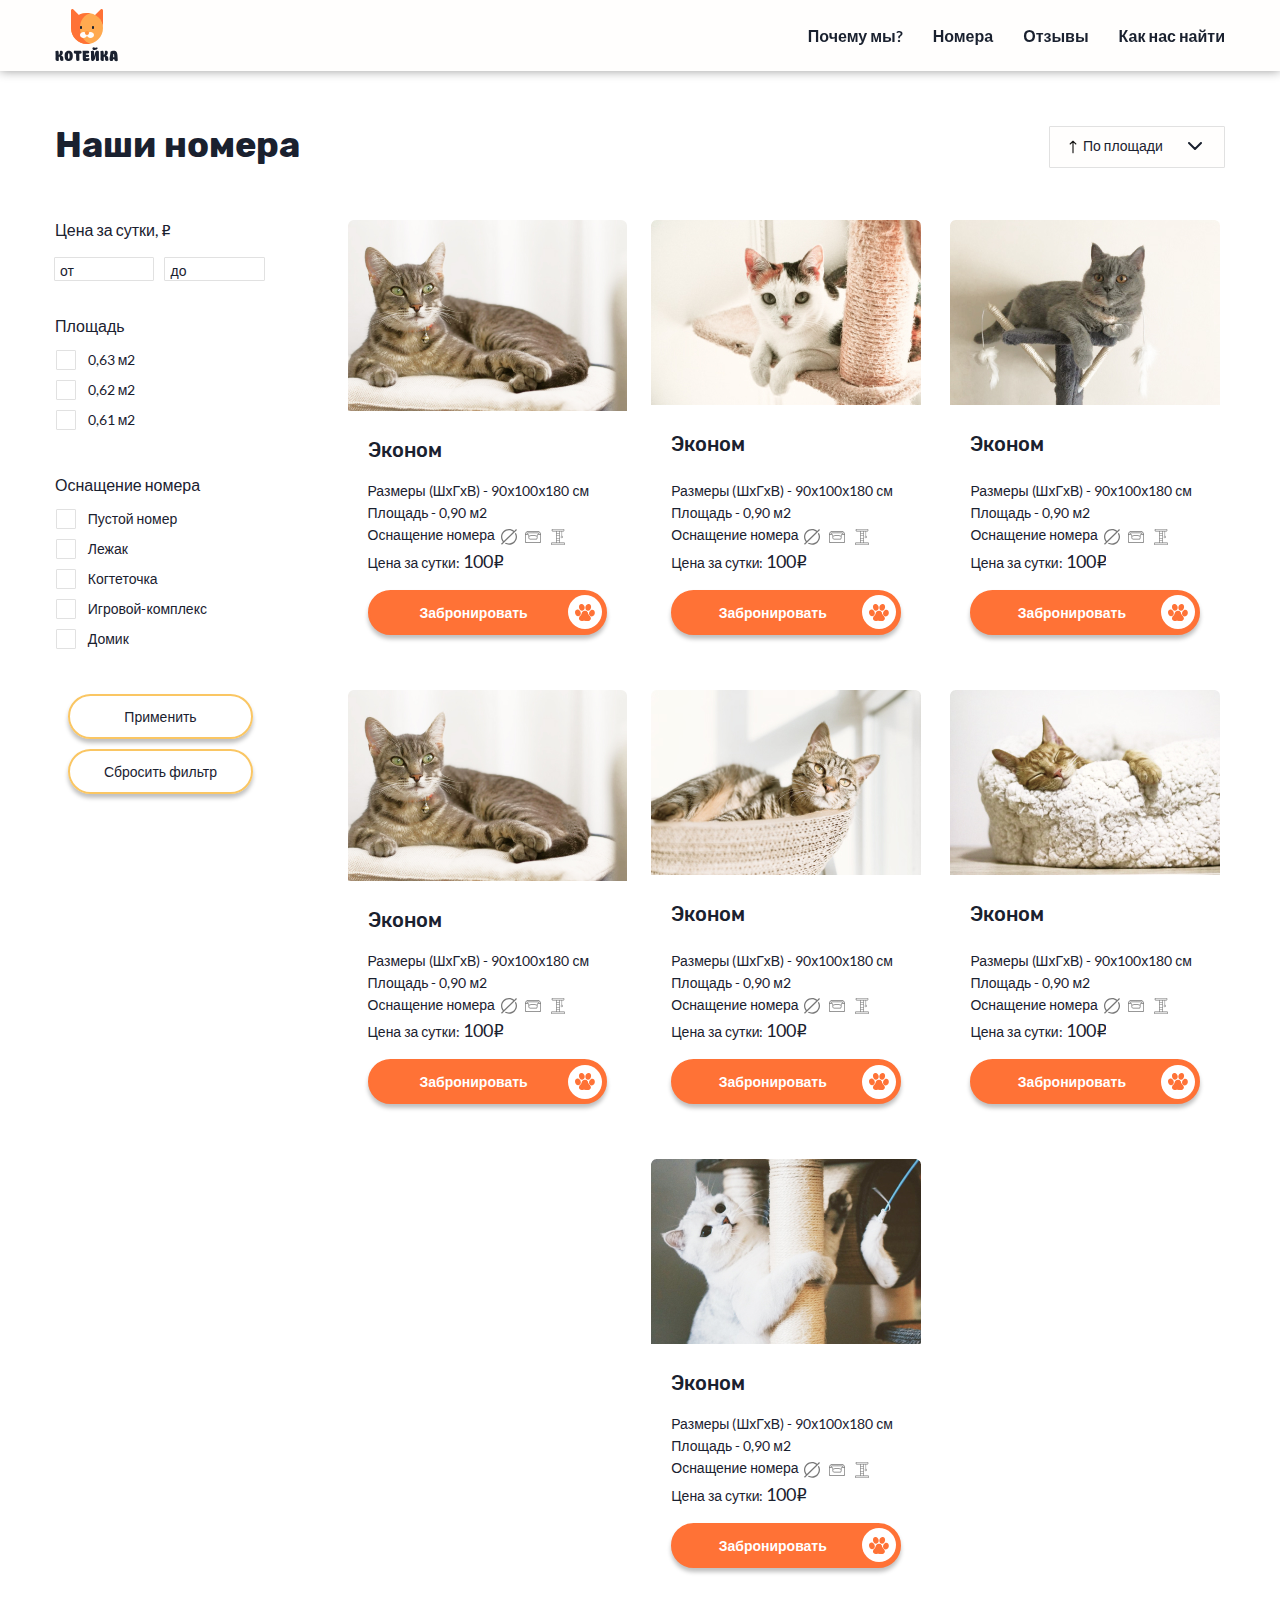
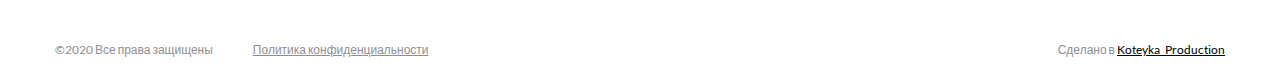
==== commit 35ed43a6: "js + fix" ====
--- a/index.html
+++ b/index.html
@@ -16,7 +16,7 @@
     <div class="page">
         <div class="header">
             <div class="page__container page__container--header">
-                <div class="header__logo logo">
+                <div class="header__logo" id="js-logo">
                     <a href="/">
                         <img src="./images/logo.svg" alt="Котейки">
                     </a>
@@ -37,7 +37,7 @@
                     <h1 class="page-head__title">Наши номера</h1>
                     <div class="page-head__additional">
                         <div class="sorting">
-                            <div class="sorting__list">
+                            <div class="sorting__list" id="js-sorting__list">
                                 <div class="sorting__item" data-value="su" tabindex="0" style="display: block;">
                                     <i class="icon icon--list icon--up"></i>
                                     По площади
@@ -124,7 +124,9 @@
                             <div class="catalog__card">
                                 <div class="card">
                                     <div class="card__view">
-                                        <img src="./images/card_preview/catalog-img-1.jpg" alt="Кот в эконом">
+                                        <picture>
+                                            <img src="./images/card_preview/catalog-img-1.jpg" alt="Кот в эконом">
+                                        </picture>
                                     </div>
                                     <div class="card__info">
                                     <div class="card__title">Эконом</div>
@@ -162,6 +164,86 @@
                             <div class="catalog__card">
                                 <div class="card">
                                     <div class="card__view">
+                                        <picture>
+                                            <img src="./images/card_preview/catalog-img-2.jpg" alt="Кот в эконом">
+                                        </picture>
+                                    </div>
+                                    <div class="card__info">
+                                    <div class="card__title">Эконом</div>
+                                    <ul class="card__list">
+                                        <li class="card__group">
+                                            <span class="card__param">Размеры (ШхГхВ)</span>
+                                            <span class="card__value">90х100х180 см</span>
+                                        </li>
+                                        <li class="card__group">
+                                            <span class="card__param">Площадь</span>
+                                            <span class="card__value">0,90 м2</span>
+                                        </li>
+                                        <li class="card__group">
+                                            <span class="card__param  card__param--clear">Оснащение номера</span>
+                                            <span class="card__value">
+                                                <i class="card__icon icon icon--add1"></i>
+                                                <i class="card__icon icon icon--add2"></i>
+                                                <i class="card__icon icon icon--add3"></i>
+                                            </span>
+                                        </li>
+                                        <li class="card__group">
+                                            <span class="card__param card__param--price">Цена за сутки</span>
+                                            <span class="card__value card__value--price">100<i class="ruble">Р</i></span>
+                                        </li>
+                                    </ul>
+                                    <div class="card__actions">
+                                        <div class="card__btn btn" tabindex="0">
+                                            Забронировать
+                                            <i class="cat-icon"></i>
+                                        </div>
+                                    </div>
+                                </div>
+                                </div>
+                            </div>
+                            <div class="catalog__card">
+                                <div class="card">
+                                    <div class="card__view">
+                                        <picture>
+                                            <img src="./images/card_preview/catalog-img-3.jpg" alt="Кот в эконом">
+                                        </picture>
+                                    </div>
+                                    <div class="card__info">
+                                    <div class="card__title">Эконом</div>
+                                    <ul class="card__list">
+                                        <li class="card__group">
+                                            <span class="card__param">Размеры (ШхГхВ)</span>
+                                            <span class="card__value">90х100х180 см</span>
+                                        </li>
+                                        <li class="card__group">
+                                            <span class="card__param">Площадь</span>
+                                            <span class="card__value">0,90 м2</span>
+                                        </li>
+                                        <li class="card__group">
+                                            <span class="card__param  card__param--clear">Оснащение номера</span>
+                                            <span class="card__value">
+                                                <i class="card__icon icon icon--add1"></i>
+                                                <i class="card__icon icon icon--add2"></i>
+                                                <i class="card__icon icon icon--add3"></i>
+                                            </span>
+                                        </li>
+                                        <li class="card__group">
+                                            <span class="card__param card__param--price">Цена за сутки</span>
+                                            <span class="card__value card__value--price">100<i class="ruble">Р</i></span>
+                                        </li>
+                                    </ul>
+                                    <div class="card__actions">
+                                        <div class="card__btn btn" tabindex="0">
+                                            Забронировать
+                                            <i class="cat-icon"></i>
+                                        </div>
+                                    </div>
+                                </div>
+                                </div>
+                            </div>
+                            <div class="catalog__card">
+                                <div class="card">
+                                    <div class="card__view">
                                         <img src="./images/card_preview/catalog-img-1.jpg" alt="Кот в эконом">
                                     </div>
                                     <div class="card__info">
@@ -200,197 +282,89 @@
                             <div class="catalog__card">
                                 <div class="card">
                                     <div class="card__view">
-                                        <img src="./images/card_preview/catalog-img-1.jpg" alt="Кот в эконом">
-                                    </div>
-                                    <div class="card__info">
-                                    <div class="card__title">Эконом</div>
-                                    <ul class="card__list">
-                                        <li class="card__group">
-                                            <span class="card__param">Размеры (ШхГхВ)</span>
-                                            <span class="card__value">90х100х180 см</span>
-                                        </li>
-                                        <li class="card__group">
-                                            <span class="card__param">Площадь</span>
-                                            <span class="card__value">0,90 м2</span>
-                                        </li>
-                                        <li class="card__group">
-                                            <span class="card__param  card__param--clear">Оснащение номера</span>
-                                            <span class="card__value">
-                                                <i class="card__icon icon icon--add1"></i>
-                                                <i class="card__icon icon icon--add2"></i>
-                                                <i class="card__icon icon icon--add3"></i>
-                                            </span>
-                                        </li>
-                                        <li class="card__group">
-                                            <span class="card__param card__param--price">Цена за сутки</span>
-                                            <span class="card__value card__value--price">100<i class="ruble">Р</i></span>
-                                        </li>
-                                    </ul>
-                                    <div class="card__actions">
-                                        <div class="card__btn btn" tabindex="0">
-                                            Забронировать
-                                            <i class="cat-icon"></i>
-                                        </div>
-                                    </div>
-                                </div>
-                                </div>
-                            </div>
-                            <div class="catalog__card">
-                                <div class="card">
-                                    <div class="card__view">
-                                        <img src="./images/card_preview/catalog-img-1.jpg" alt="Кот в эконом">
-                                    </div>
-                                    <div class="card__info">
-                                    <div class="card__title">Эконом</div>
-                                    <ul class="card__list">
-                                        <li class="card__group">
-                                            <span class="card__param">Размеры (ШхГхВ)</span>
-                                            <span class="card__value">90х100х180 см</span>
-                                        </li>
-                                        <li class="card__group">
-                                            <span class="card__param">Площадь</span>
-                                            <span class="card__value">0,90 м2</span>
-                                        </li>
-                                        <li class="card__group">
-                                            <span class="card__param  card__param--clear">Оснащение номера</span>
-                                            <span class="card__value">
-                                                <i class="card__icon icon icon--add1"></i>
-                                                <i class="card__icon icon icon--add2"></i>
-                                                <i class="card__icon icon icon--add3"></i>
-                                            </span>
-                                        </li>
-                                        <li class="card__group">
-                                            <span class="card__param card__param--price">Цена за сутки</span>
-                                            <span class="card__value card__value--price">100<i class="ruble">Р</i></span>
-                                        </li>
-                                    </ul>
-                                    <div class="card__actions">
-                                        <div class="card__btn btn" tabindex="0">
-                                            Забронировать
-                                            <i class="cat-icon"></i>
-                                        </div>
-                                    </div>
-                                </div>
-                                </div>
-                            </div>
-                            <div class="catalog__card">
-                                <div class="card">
-                                    <div class="card__view">
-                                        <img src="./images/card_preview/catalog-img-1.jpg" alt="Кот в эконом">
-                                    </div>
-                                    <div class="card__info">
-                                    <div class="card__title">Эконом</div>
-                                    <ul class="card__list">
-                                        <li class="card__group">
-                                            <span class="card__param">Размеры (ШхГхВ)</span>
-                                            <span class="card__value">90х100х180 см</span>
-                                        </li>
-                                        <li class="card__group">
-                                            <span class="card__param">Площадь</span>
-                                            <span class="card__value">0,90 м2</span>
-                                        </li>
-                                        <li class="card__group">
-                                            <span class="card__param  card__param--clear">Оснащение номера</span>
-                                            <span class="card__value">
-                                                <i class="card__icon icon icon--add1"></i>
-                                                <i class="card__icon icon icon--add2"></i>
-                                                <i class="card__icon icon icon--add3"></i>
-                                            </span>
-                                        </li>
-                                        <li class="card__group">
-                                            <span class="card__param card__param--price">Цена за сутки</span>
-                                            <span class="card__value card__value--price">100<i class="ruble">Р</i></span>
-                                        </li>
-                                    </ul>
-                                    <div class="card__actions">
-                                        <div class="card__btn btn" tabindex="0">
-                                            Забронировать
-                                            <i class="cat-icon"></i>
-                                        </div>
-                                    </div>
-                                </div>
-                                </div>
-                            </div>
-                            <div class="catalog__card">
-                                <div class="card">
-                                    <div class="card__view">
-                                        <img src="./images/card_preview/catalog-img-1.jpg" alt="Кот в эконом">
-                                    </div>
-                                    <div class="card__info">
-                                    <div class="card__title">Эконом</div>
-                                    <ul class="card__list">
-                                        <li class="card__group">
-                                            <span class="card__param">Размеры (ШхГхВ)</span>
-                                            <span class="card__value">90х100х180 см</span>
-                                        </li>
-                                        <li class="card__group">
-                                            <span class="card__param">Площадь</span>
-                                            <span class="card__value">0,90 м2</span>
-                                        </li>
-                                        <li class="card__group">
-                                            <span class="card__param  card__param--clear">Оснащение номера</span>
-                                            <span class="card__value">
-                                                <i class="card__icon icon icon--add1"></i>
-                                                <i class="card__icon icon icon--add2"></i>
-                                                <i class="card__icon icon icon--add3"></i>
-                                            </span>
-                                        </li>
-                                        <li class="card__group">
-                                            <span class="card__param card__param--price">Цена за сутки</span>
-                                            <span class="card__value card__value--price">100<i class="ruble">Р</i></span>
-                                        </li>
-                                    </ul>
-                                    <div class="card__actions">
-                                        <div class="card__btn btn" tabindex="0">
-                                            Забронировать
-                                            <i class="cat-icon"></i>
-                                        </div>
-                                    </div>
-                                </div>
-                                </div>
-                            </div>
-                            <div class="catalog__card">
-                                <div class="card">
-                                    <div class="card__view">
-                                        <img src="./images/card_preview/catalog-img-1.jpg" alt="Кот в эконом">
-                                    </div>
-                                    <div class="card__info">
-                                    <div class="card__title">Эконом</div>
-                                    <ul class="card__list">
-                                        <li class="card__group">
-                                            <span class="card__param">Размеры (ШхГхВ)</span>
-                                            <span class="card__value">90х100х180 см</span>
-                                        </li>
-                                        <li class="card__group">
-                                            <span class="card__param">Площадь</span>
-                                            <span class="card__value">0,90 м2</span>
-                                        </li>
-                                        <li class="card__group">
-                                            <span class="card__param  card__param--clear">Оснащение номера</span>
-                                            <span class="card__value">
-                                                <i class="card__icon icon icon--add1"></i>
-                                                <i class="card__icon icon icon--add2"></i>
-                                                <i class="card__icon icon icon--add3"></i>
-                                            </span>
-                                        </li>
-                                        <li class="card__group">
-                                            <span class="card__param card__param--price">Цена за сутки</span>
-                                            <span class="card__value card__value--price">100<i class="ruble">Р</i></span>
-                                        </li>
-                                    </ul>
-                                    <div class="card__actions">
-                                        <div class="card__btn btn" tabindex="0">
-                                            Забронировать
-                                            <i class="cat-icon"></i>
-                                        </div>
-                                    </div>
-                                </div>
-                                </div>
-                            </div>
-                            <div class="catalog__card">
-                                <div class="card">
-                                    <div class="card__view">
-                                        <img src="./images/card_preview/catalog-img-1.jpg" alt="Кот в эконом">
+                                        <picture>
+                                            <img src="./images/card_preview/catalog-img-4.jpg" alt="Кот в эконом">
+                                        </picture>
+                                    </div>
+                                    <div class="card__info">
+                                    <div class="card__title">Эконом</div>
+                                    <ul class="card__list">
+                                        <li class="card__group">
+                                            <span class="card__param">Размеры (ШхГхВ)</span>
+                                            <span class="card__value">90х100х180 см</span>
+                                        </li>
+                                        <li class="card__group">
+                                            <span class="card__param">Площадь</span>
+                                            <span class="card__value">0,90 м2</span>
+                                        </li>
+                                        <li class="card__group">
+                                            <span class="card__param  card__param--clear">Оснащение номера</span>
+                                            <span class="card__value">
+                                                <i class="card__icon icon icon--add1"></i>
+                                                <i class="card__icon icon icon--add2"></i>
+                                                <i class="card__icon icon icon--add3"></i>
+                                            </span>
+                                        </li>
+                                        <li class="card__group">
+                                            <span class="card__param card__param--price">Цена за сутки</span>
+                                            <span class="card__value card__value--price">100<i class="ruble">Р</i></span>
+                                        </li>
+                                    </ul>
+                                    <div class="card__actions">
+                                        <div class="card__btn btn" tabindex="0">
+                                            Забронировать
+                                            <i class="cat-icon"></i>
+                                        </div>
+                                    </div>
+                                </div>
+                                </div>
+                            </div>
+                            <div class="catalog__card">
+                                <div class="card">
+                                    <div class="card__view">
+                                        <picture>
+                                            <img src="./images/card_preview/catalog-img-5.jpg" alt="Кот в эконом">
+                                        </picture>
+                                    </div>
+                                    <div class="card__info">
+                                    <div class="card__title">Эконом</div>
+                                    <ul class="card__list">
+                                        <li class="card__group">
+                                            <span class="card__param">Размеры (ШхГхВ)</span>
+                                            <span class="card__value">90х100х180 см</span>
+                                        </li>
+                                        <li class="card__group">
+                                            <span class="card__param">Площадь</span>
+                                            <span class="card__value">0,90 м2</span>
+                                        </li>
+                                        <li class="card__group">
+                                            <span class="card__param  card__param--clear">Оснащение номера</span>
+                                            <span class="card__value">
+                                                <i class="card__icon icon icon--add1"></i>
+                                                <i class="card__icon icon icon--add2"></i>
+                                                <i class="card__icon icon icon--add3"></i>
+                                            </span>
+                                        </li>
+                                        <li class="card__group">
+                                            <span class="card__param card__param--price">Цена за сутки</span>
+                                            <span class="card__value card__value--price">100<i class="ruble">Р</i></span>
+                                        </li>
+                                    </ul>
+                                    <div class="card__actions">
+                                        <div class="card__btn btn" tabindex="0">
+                                            Забронировать
+                                            <i class="cat-icon"></i>
+                                        </div>
+                                    </div>
+                                </div>
+                                </div>
+                            </div>
+                            <div class="catalog__card">
+                                <div class="card">
+                                    <div class="card__view">
+                                        <picture>
+                                            <img src="./images/card_preview/catalog-img-6.jpg" alt="Кот в эконом">
+                                        </picture>
                                     </div>
                                     <div class="card__info">
                                     <div class="card__title">Эконом</div>
@@ -446,5 +420,6 @@
             </div>
         </div>
     </div>
+    <script src="./js/scripts.js"></script>
 </body>
 </html>--- a/css/style.css
+++ b/css/style.css
@@ -58,6 +58,9 @@
 .header__logo {
     padding: 9px 0 7px;
 }
+.header__logo--mini {
+    padding: 1px 0 1px;
+}
 /*-------------*/
 .main {
     padding-top: 71px;
@@ -67,6 +70,7 @@
 .footer {
     font-size: 12px;
     line-height: 14px;
+    padding: 20px 0;
     color: #8F8F8F;
 }
 .footer__dev {
@@ -172,6 +176,7 @@
 .sorting__list {
     position: absolute;
     left: 0;
+    right: 0;
     top: 0;
     display: flex;
     flex-flow: column nowrap;
